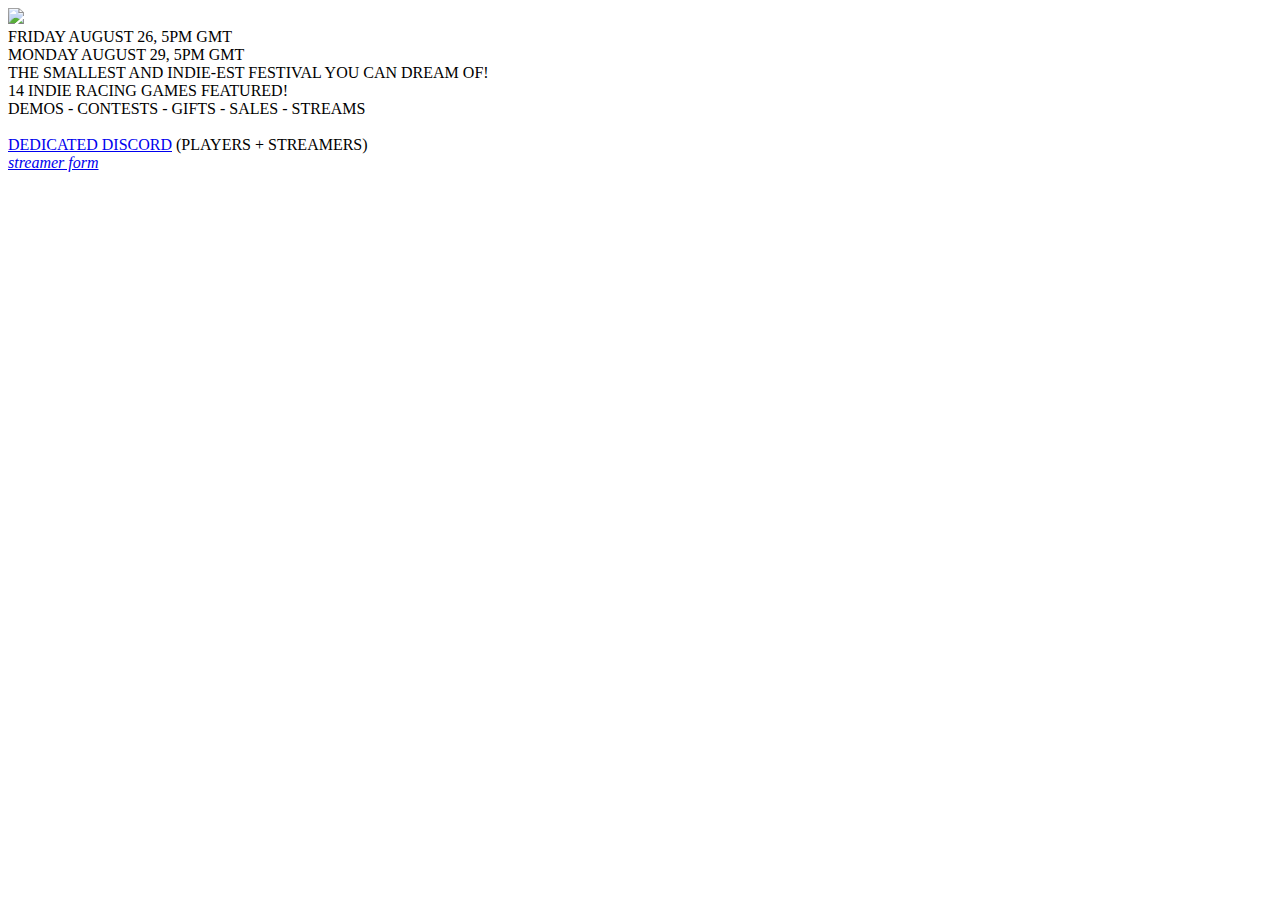
==== index.html @ 7dd508d8 "Merge pull request #9 from zugolbr/main" ====
<!DOCTYPE html>
<!--
To change this license header, choose License Headers in Project Properties.
To change this template file, choose Tools | Templates
and open the template in the editor.
-->
<html>
    <head>

        <meta charset="UTF-8">

        <link href="https://fonts.googleapis.com/css?family=Text+Me+One|Muli|Philosopher" rel="stylesheet">

        <title>#IndieRacers weekend!🏎️===💨</title>

        <link rel="canonical" href="https://IndieRacers.com"/>

        <link rel="shortcut icon" href="r/icon.png"/>

        <link rel="stylesheet" type="text/css" href="r/s.css" />

        <meta name="viewport" content="width=device-width, initial-scale=1.0">

        <script src="r/bridge.min.js"></script>
        <script src="r/IndieRacersWE.min.js"></script>
    </head>

    <body>

        <img src="r/indieracersWeekend3.jpg" id="bannerDontOverflow"/>

        <div id="date">

            FRIDAY AUGUST 26, 5PM GMT<br/>MONDAY AUGUST 29, 5PM GMT
        </div>

        <div id="headlines">

            THE SMALLEST AND INDIE-EST FESTIVAL YOU CAN DREAM OF!<br/>
            14 INDIE RACING GAMES FEATURED!<br/>
            DEMOS - CONTESTS - GIFTS - SALES - STREAMS<br/>
            <br/>
            <a target="_blank" href="https://discord.gg/FZs6eXXTwG">DEDICATED DISCORD</a> (PLAYERS + STREAMERS)
            
            <div id="streamers">

                <i>
                    <a target="_blank" href="https://forms.gle/h8cJfu1m3dtK4b1e6">streamer form</a>
                </i>
            </div>
        </div>

        <div id="games"></div>
    </body>
</html>
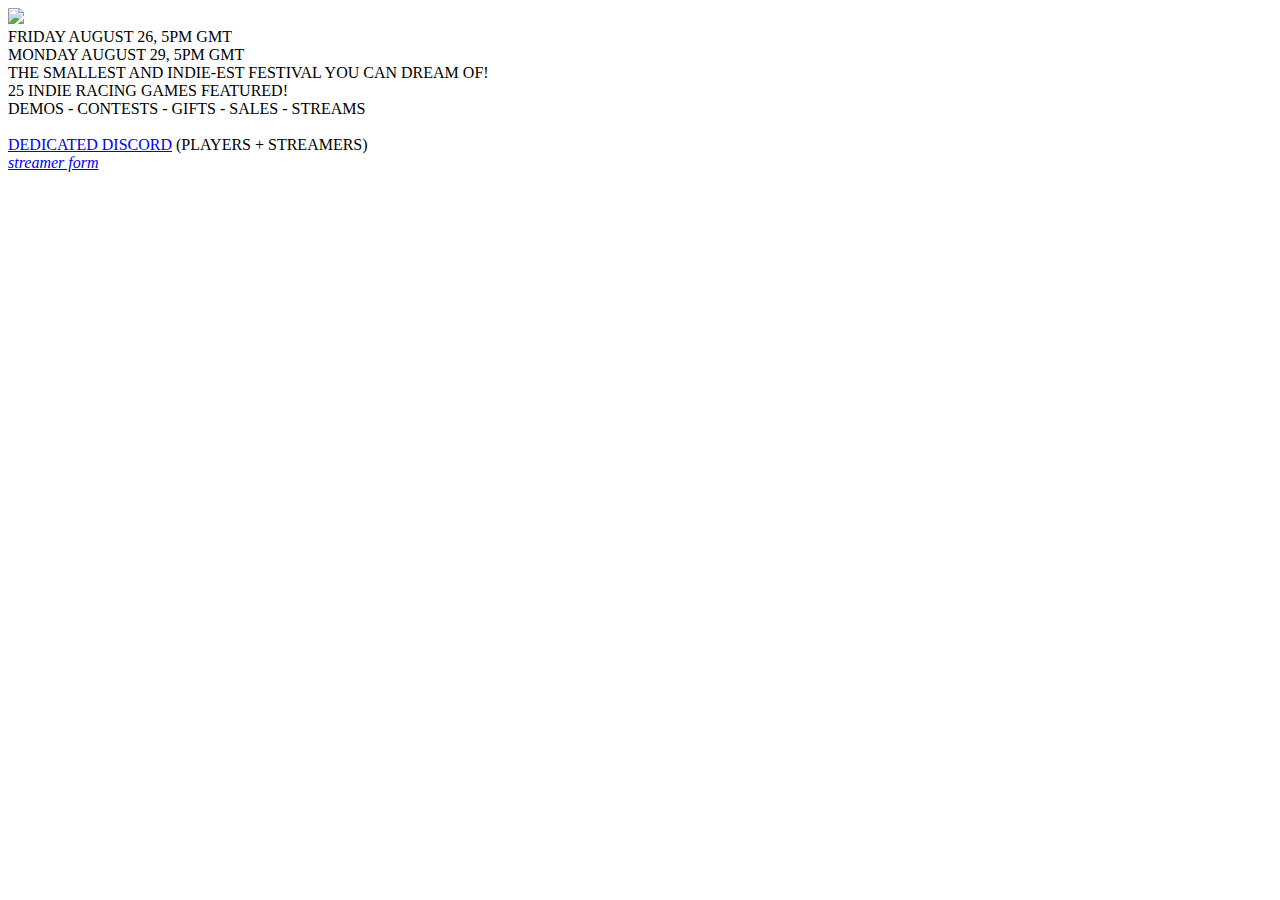
==== commit 96dc3d34: "Merge pull request #15 from zugolbr/main" ====
--- a/index.html
+++ b/index.html
@@ -11,7 +11,7 @@
 
         <link href="https://fonts.googleapis.com/css?family=Text+Me+One|Muli|Philosopher" rel="stylesheet">
 
-        <title>#IndieRacers weekend!🏎️===💨</title>
+        <title>#IndieRacers festival!🏎️===💨</title>
 
         <link rel="canonical" href="https://IndieRacers.com"/>
 
@@ -37,7 +37,7 @@
         <div id="headlines">
 
             THE SMALLEST AND INDIE-EST FESTIVAL YOU CAN DREAM OF!<br/>
-            14 INDIE RACING GAMES FEATURED!<br/>
+            25 INDIE RACING GAMES FEATURED!<br/>
             DEMOS - CONTESTS - GIFTS - SALES - STREAMS<br/>
             <br/>
             <a target="_blank" href="https://discord.gg/FZs6eXXTwG">DEDICATED DISCORD</a> (PLAYERS + STREAMERS)
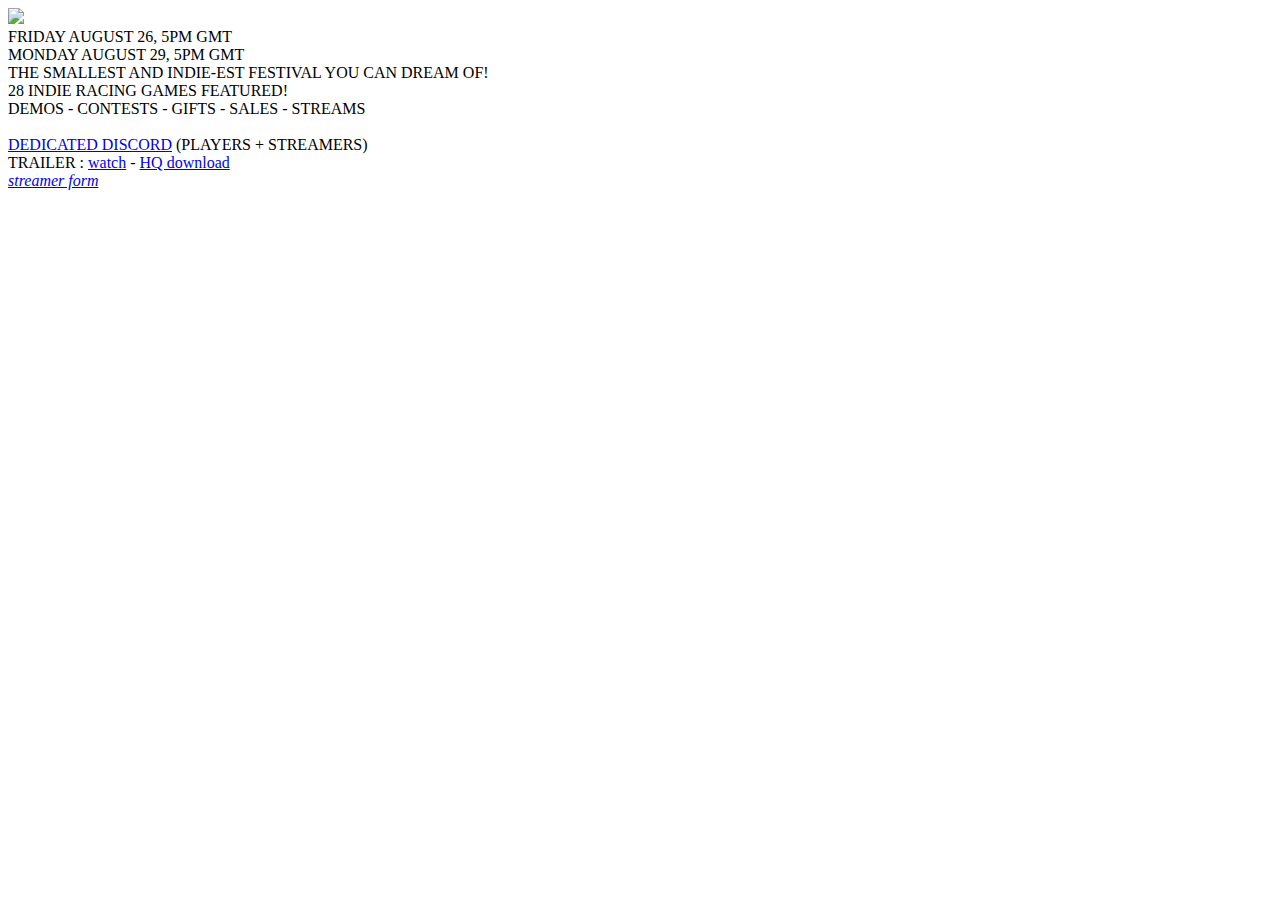
==== commit a3b7b63a: "2 more games!" ====
--- a/index.html
+++ b/index.html
@@ -37,10 +37,11 @@
         <div id="headlines">
 
             THE SMALLEST AND INDIE-EST FESTIVAL YOU CAN DREAM OF!<br/>
-            25 INDIE RACING GAMES FEATURED!<br/>
+            28 INDIE RACING GAMES FEATURED!<br/>
             DEMOS - CONTESTS - GIFTS - SALES - STREAMS<br/>
             <br/>
-            <a target="_blank" href="https://discord.gg/FZs6eXXTwG">DEDICATED DISCORD</a> (PLAYERS + STREAMERS)
+            <a target="_blank" href="https://discord.gg/FZs6eXXTwG">DEDICATED DISCORD</a> (PLAYERS + STREAMERS)<br/>
+            TRAILER : <a target="_blank" href="https://www.youtube.com/watch?v=jOitL3s0yKY">watch</a> - <a target="_blank" download="IndieRacersTrailer2022.08.mp4" href="https://classicsportdriving.net/res/IR_Fest_Trailer_V05.mp4">HQ download</a>
             
             <div id="streamers">
 
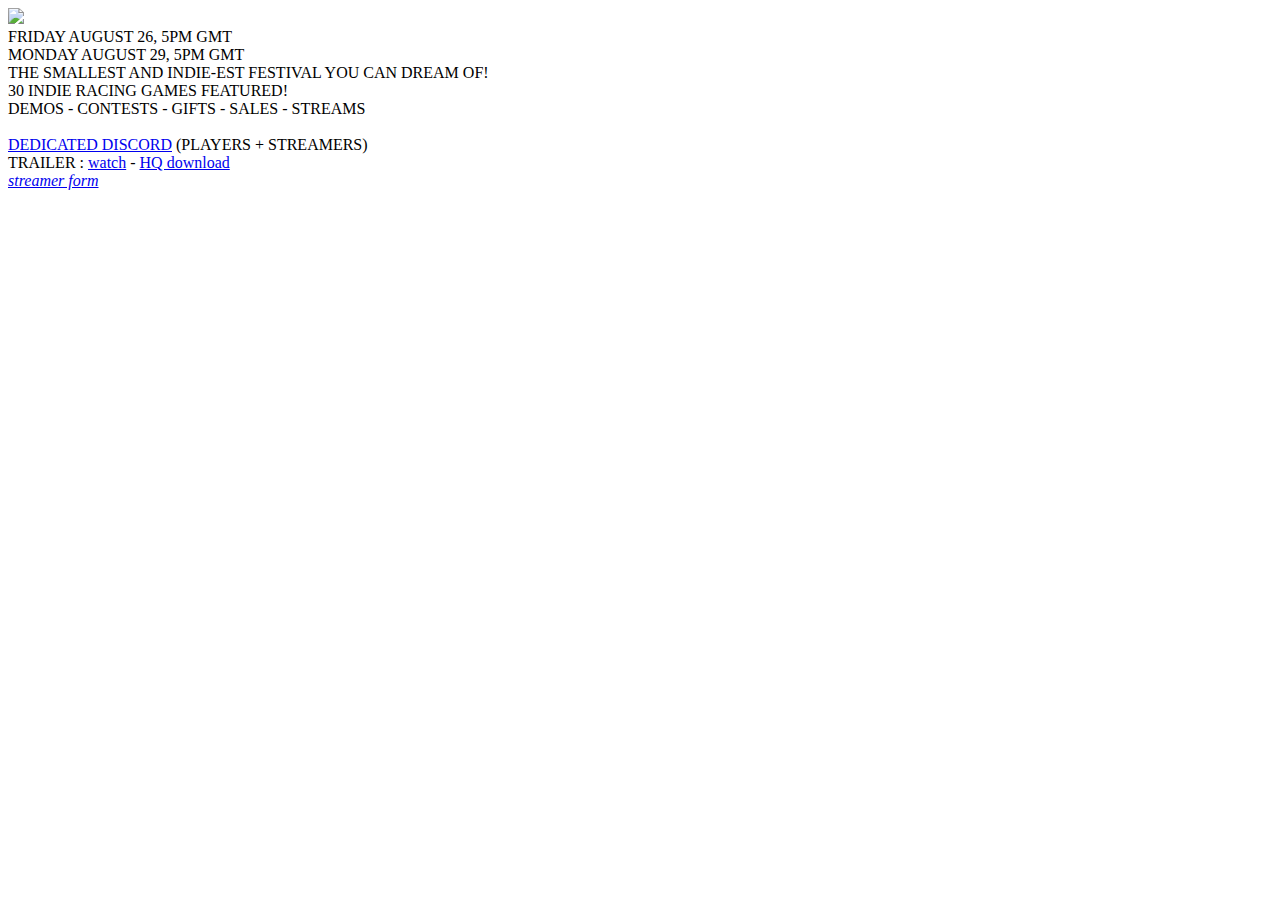
==== commit a40293c5: "30 games! (and stopping)" ====
--- a/index.html
+++ b/index.html
@@ -37,7 +37,7 @@
         <div id="headlines">
 
             THE SMALLEST AND INDIE-EST FESTIVAL YOU CAN DREAM OF!<br/>
-            28 INDIE RACING GAMES FEATURED!<br/>
+            30 INDIE RACING GAMES FEATURED!<br/>
             DEMOS - CONTESTS - GIFTS - SALES - STREAMS<br/>
             <br/>
             <a target="_blank" href="https://discord.gg/FZs6eXXTwG">DEDICATED DISCORD</a> (PLAYERS + STREAMERS)<br/>
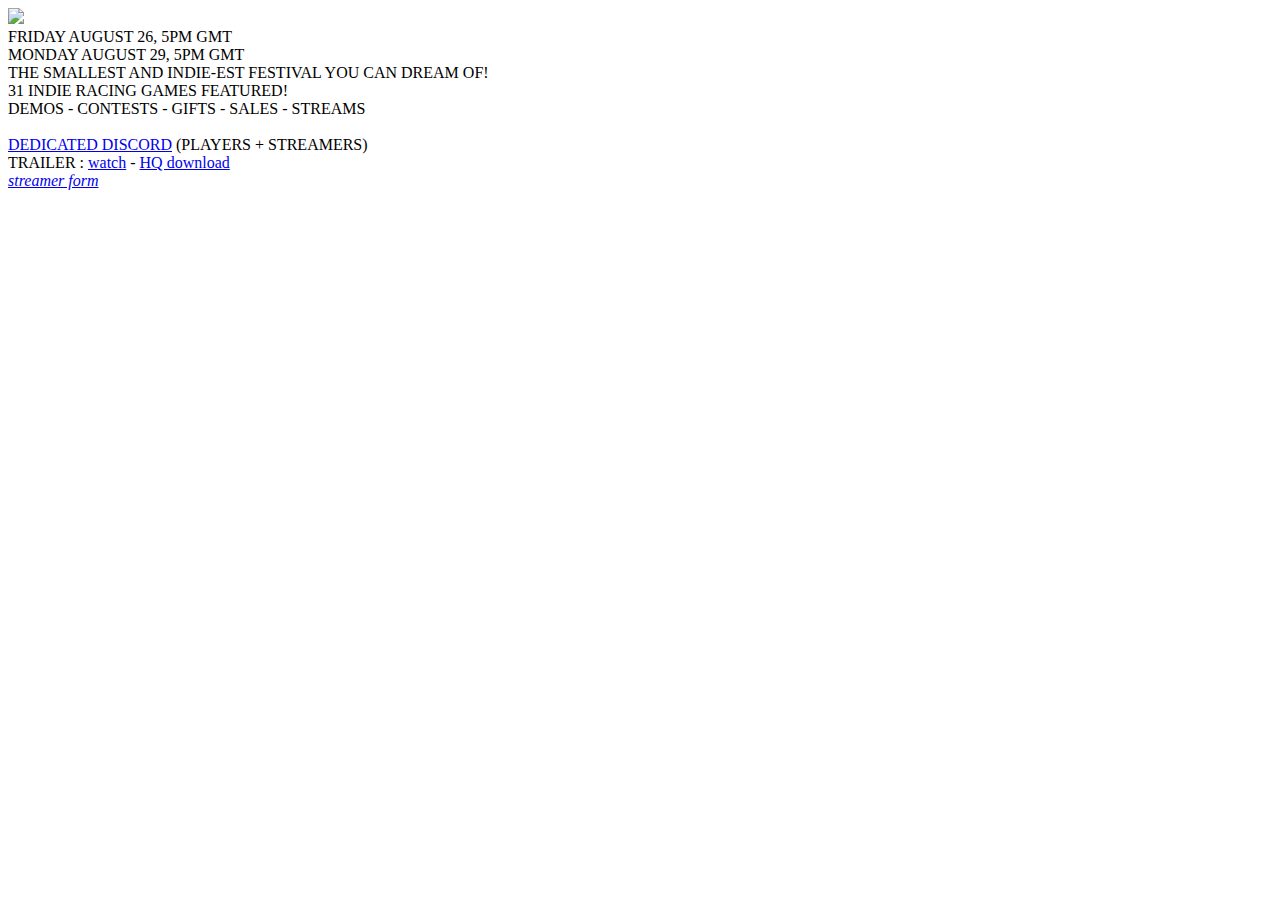
==== commit 610daf0c: "Merge pull request #19 from zugolbr/main" ====
--- a/index.html
+++ b/index.html
@@ -37,7 +37,7 @@
         <div id="headlines">
 
             THE SMALLEST AND INDIE-EST FESTIVAL YOU CAN DREAM OF!<br/>
-            30 INDIE RACING GAMES FEATURED!<br/>
+            31 INDIE RACING GAMES FEATURED!<br/>
             DEMOS - CONTESTS - GIFTS - SALES - STREAMS<br/>
             <br/>
             <a target="_blank" href="https://discord.gg/FZs6eXXTwG">DEDICATED DISCORD</a> (PLAYERS + STREAMERS)<br/>
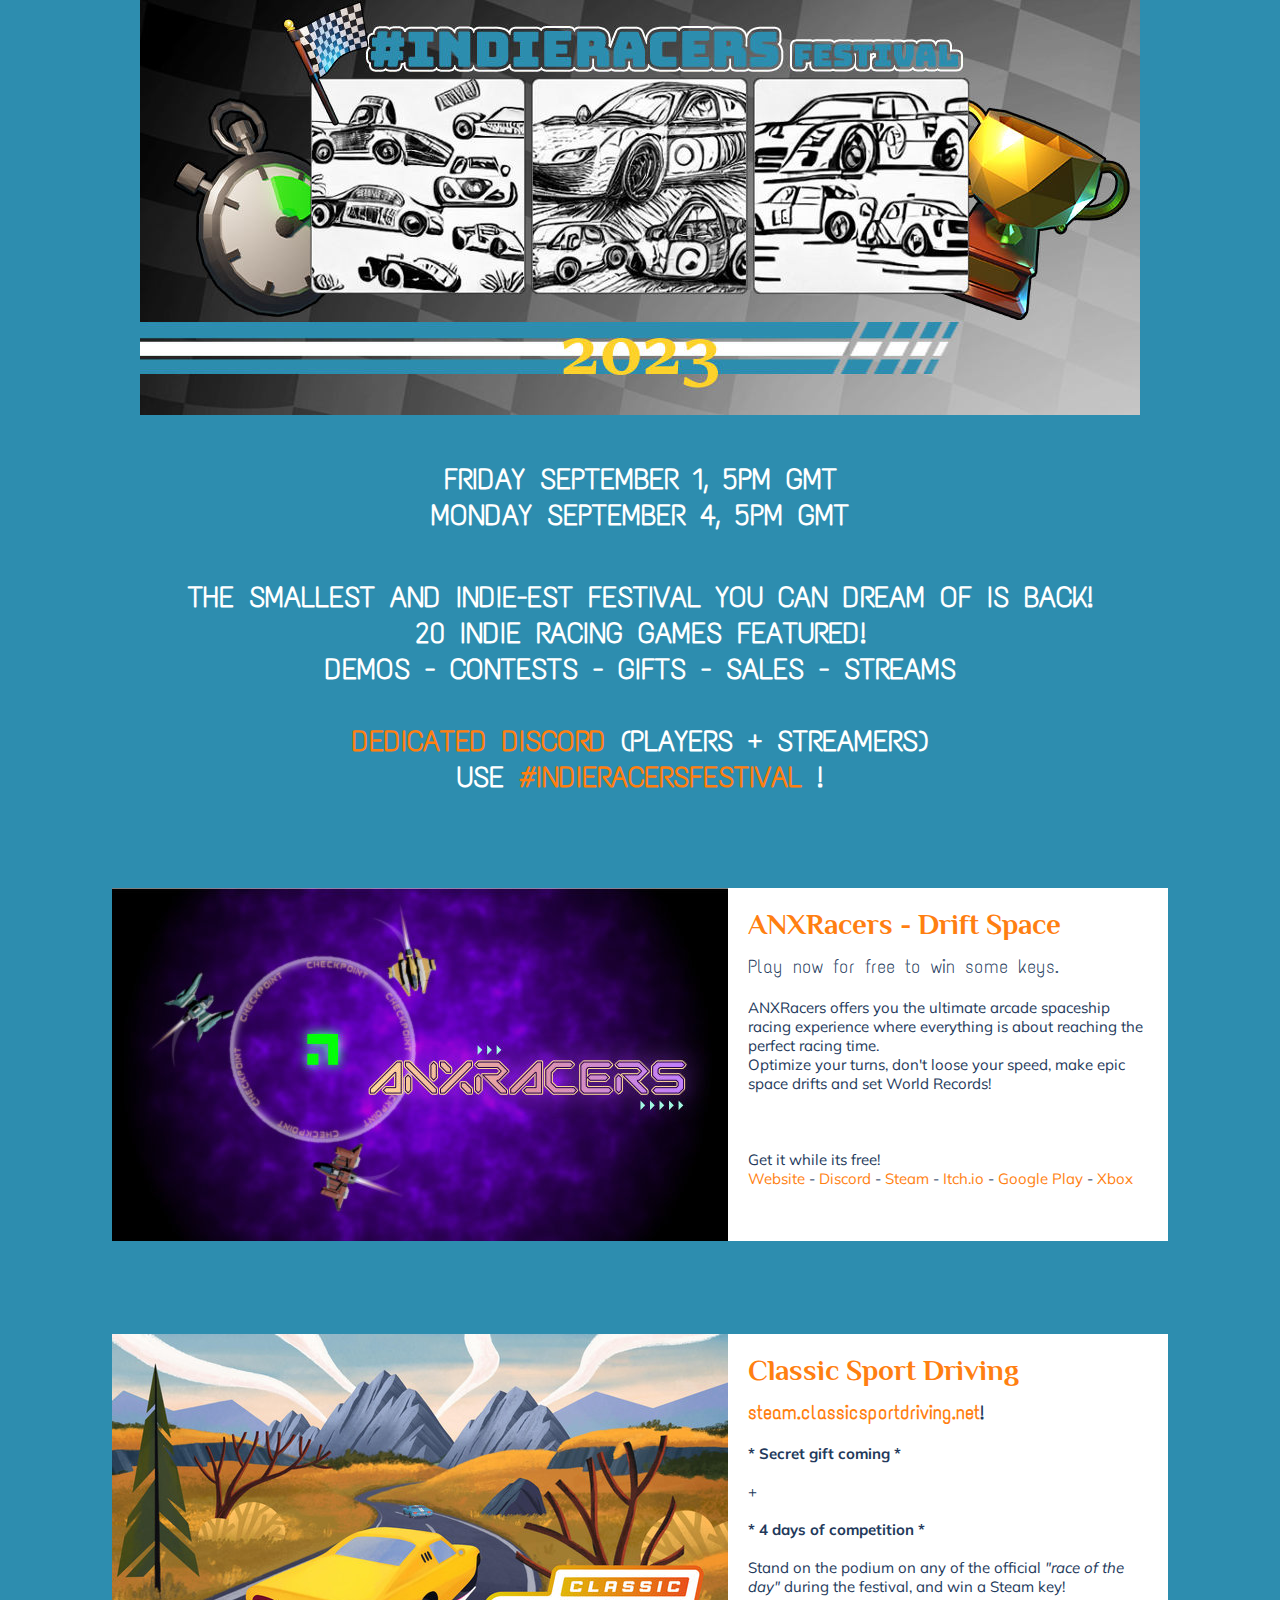
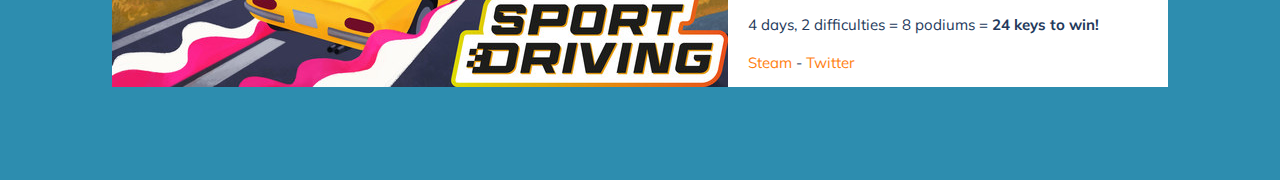
==== commit 0f6ef525: "First 2 games" ====
--- a/index.html
+++ b/index.html
@@ -31,24 +31,18 @@
 
         <div id="date">
 
-            FRIDAY AUGUST 26, 5PM GMT<br/>MONDAY AUGUST 29, 5PM GMT
+            FRIDAY SEPTEMBER 1, 5PM GMT<br/>MONDAY SEPTEMBER 4, 5PM GMT
         </div>
 
         <div id="headlines">
 
-            THE SMALLEST AND INDIE-EST FESTIVAL YOU CAN DREAM OF!<br/>
-            31 INDIE RACING GAMES FEATURED!<br/>
+            THE SMALLEST AND INDIE-EST FESTIVAL YOU CAN DREAM OF IS BACK!<br/>
+            20 INDIE RACING GAMES FEATURED!<br/>
             DEMOS - CONTESTS - GIFTS - SALES - STREAMS<br/>
             <br/>
             <a target="_blank" href="https://discord.gg/FZs6eXXTwG">DEDICATED DISCORD</a> (PLAYERS + STREAMERS)<br/>
-            TRAILER : <a target="_blank" href="https://www.youtube.com/watch?v=jOitL3s0yKY">watch</a> - <a target="_blank" download="IndieRacersTrailer2022.08.mp4" href="https://classicsportdriving.net/res/IR_Fest_Trailer_V05.mp4">HQ download</a>
-            
-            <div id="streamers">
-
-                <i>
-                    <a target="_blank" href="https://forms.gle/h8cJfu1m3dtK4b1e6">streamer form</a>
-                </i>
-            </div>
+<!--            TRAILER : <a target="_blank" href="https://www.youtube.com/watch?v=jOitL3s0yKY">watch</a> - <a target="_blank" download="IndieRacersTrailer2022.08.mp4" href="https://classicsportdriving.net/res/IR_Fest_Trailer_V05.mp4">HQ download</a><br/>-->
+            USE <a target="_blank" rel="nofollow" href="https://twitter.com/search?q=%23indieracersfestival">#INDIERACERSFESTIVAL</a> !<br/>
         </div>
 
         <div id="games"></div>
--- a/r/s.css
+++ b/r/s.css
@@ -0,0 +1 @@
+html,body,td,tr,img,div,span{font-style:normal;color:inherit;margin:0;padding:0;border:none;font-family:inherit;font-size:inherit;background:inherit;font-style:inherit}img{vertical-align:middle}a:link{color:#ff7f11;text-decoration:none;cursor:pointer}a:visited{color:#ff7f11;text-decoration:none;cursor:pointer}a:hover{color:#ff7f11;text-decoration:underline;cursor:pointer}.link{color:#ff7f11;text-decoration:none;cursor:pointer}.link.visited{color:#ff7f11;text-decoration:none;cursor:pointer}.link:hover{color:#ff7f11;text-decoration:underline;cursor:pointer}body{background:#2d8daf;display:flex;flex-direction:column;justify-content:flex-start;align-items:center;font-family:"Philosopher",sans-serif;font-size:16px;color:#23395b}#date{color:#fff;text-align:center;margin:46px;font-family:"Text Me One",sans-serif;font-size:29px;font-weight:bold}#headlines{color:#fff;text-align:center;margin-bottom:93px;font-family:"Text Me One",sans-serif;font-size:29px;font-weight:bold}#streamers{margin-top:5px;font-size:17px}div.game{margin-bottom:93px;background:#fff;display:flex;flex-direction:row;justify-content:flex-start;align-items:flex-start;flex-wrap:wrap}div.gameText{display:flex;flex-direction:column;justify-content:flex-start;align-items:stretch}@media screen and (max-width: 616px){div.gameText{margin:10px;width:300px}}@media screen and (min-width: 616px){div.gameText{margin:20px;width:400px;height:313px}}div.gameTitle{font-family:"Philosopher",sans-serif;font-size:29px;font-weight:bold}div.gameSubTitle{margin-top:15px;font-family:"Text Me One",sans-serif;font-size:19px}div.gameDescription{margin-top:20px;font-family:"Muli",sans-serif;font-size:15px}#bannerDontOverflow{width:100%;max-width:1000px}img.gamePic{width:100%;max-width:616px}/*# sourceMappingURL=s.css.map */
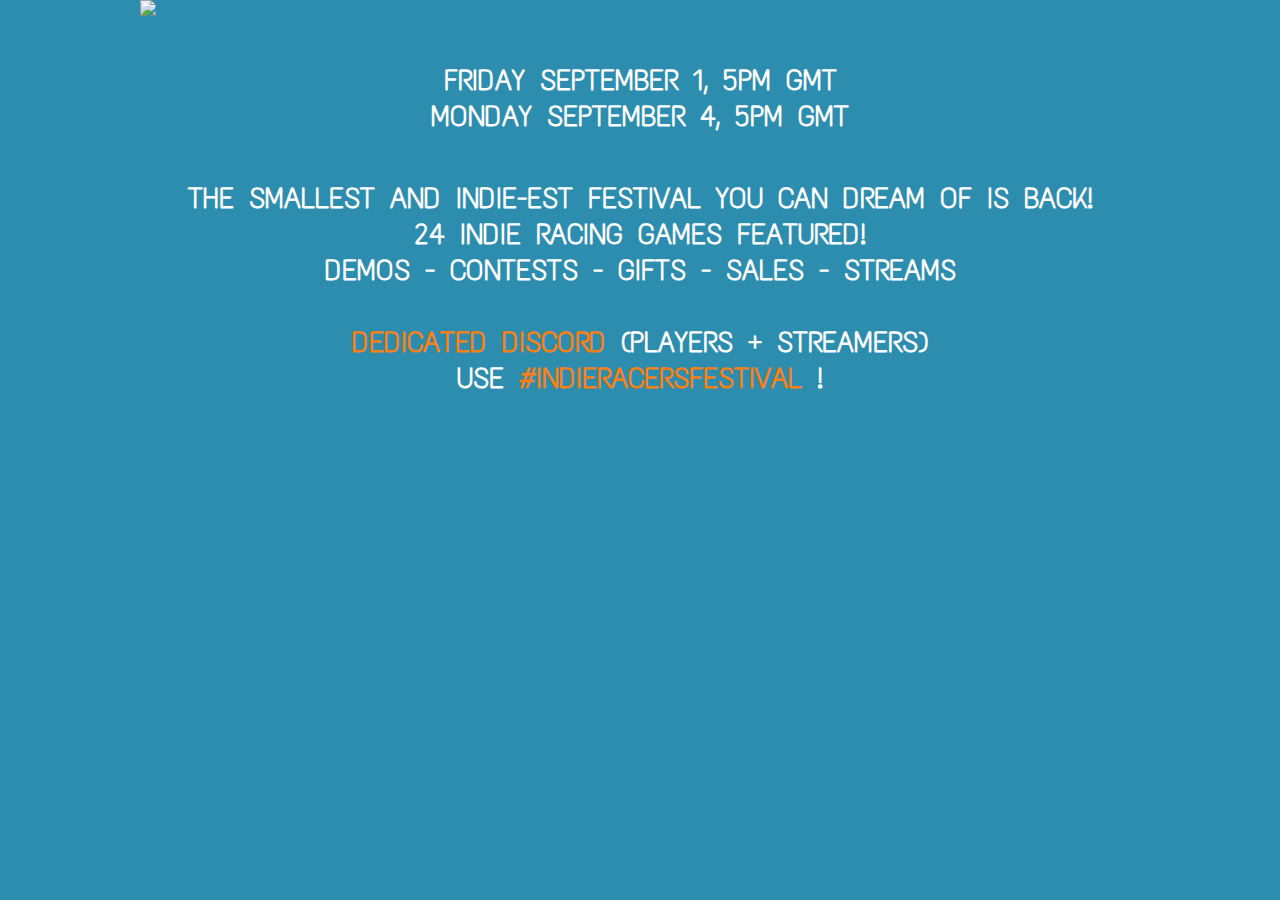
==== commit c5fa9098: "Just updated the game count. ;)" ====
--- a/index.html
+++ b/index.html
@@ -27,7 +27,7 @@
 
     <body>
 
-        <img src="r/indieracersWeekend3.jpg" id="bannerDontOverflow"/>
+        <img src="r/IRF-2023_Banner.png" id="bannerDontOverflow"/>
 
         <div id="date">
 
@@ -37,7 +37,7 @@
         <div id="headlines">
 
             THE SMALLEST AND INDIE-EST FESTIVAL YOU CAN DREAM OF IS BACK!<br/>
-            20 INDIE RACING GAMES FEATURED!<br/>
+            24 INDIE RACING GAMES FEATURED!<br/>
             DEMOS - CONTESTS - GIFTS - SALES - STREAMS<br/>
             <br/>
             <a target="_blank" href="https://discord.gg/FZs6eXXTwG">DEDICATED DISCORD</a> (PLAYERS + STREAMERS)<br/>
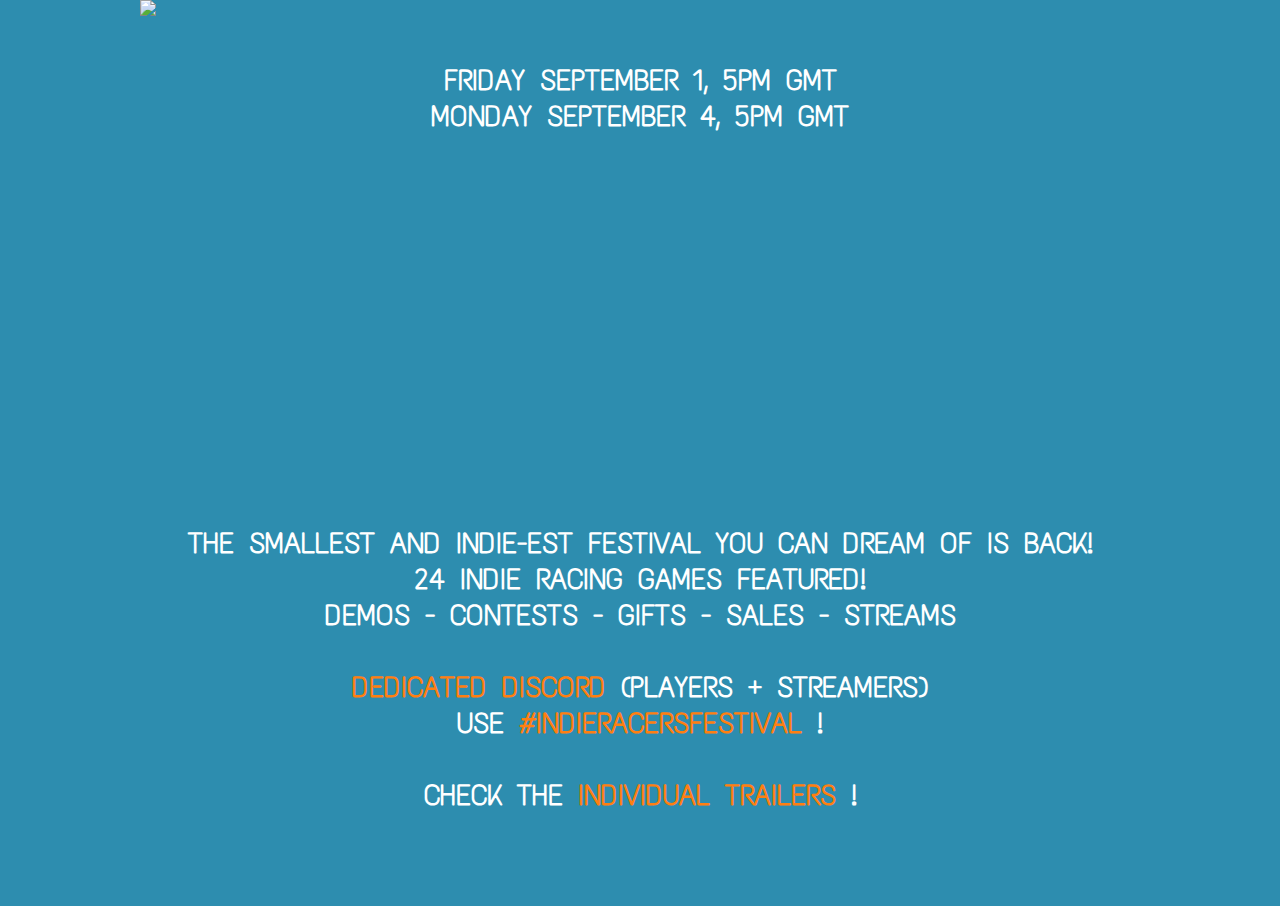
==== commit 550c43f0: "Merge pull request #34 from zugolbr/main" ====
--- a/index.html
+++ b/index.html
@@ -33,6 +33,8 @@
 
             FRIDAY SEPTEMBER 1, 5PM GMT<br/>MONDAY SEPTEMBER 4, 5PM GMT
         </div>
+        
+        <iframe style="margin-top: -10px;margin-bottom: 40px;" width="560" height="315" src="https://www.youtube.com/embed/K6BFiPMMZ_c?autoplay=1&mute=1" title="#indieracersfestival" frameborder="0"></iframe>
 
         <div id="headlines">
 
@@ -43,8 +45,10 @@
             <a target="_blank" href="https://discord.gg/FZs6eXXTwG">DEDICATED DISCORD</a> (PLAYERS + STREAMERS)<br/>
 <!--            TRAILER : <a target="_blank" href="https://www.youtube.com/watch?v=jOitL3s0yKY">watch</a> - <a target="_blank" download="IndieRacersTrailer2022.08.mp4" href="https://classicsportdriving.net/res/IR_Fest_Trailer_V05.mp4">HQ download</a><br/>-->
             USE <a target="_blank" rel="nofollow" href="https://twitter.com/search?q=%23indieracersfestival">#INDIERACERSFESTIVAL</a> !<br/>
+            <br/>
+            CHECK THE <a target="_blank" rel="nofollow" href="https://www.youtube.com/playlist?list=PLMVGMbFDPRbDHSmNWpHFwTHcWlNnKLf64">INDIVIDUAL TRAILERS</a> !
         </div>
-
+        
         <div id="games"></div>
     </body>
 </html>